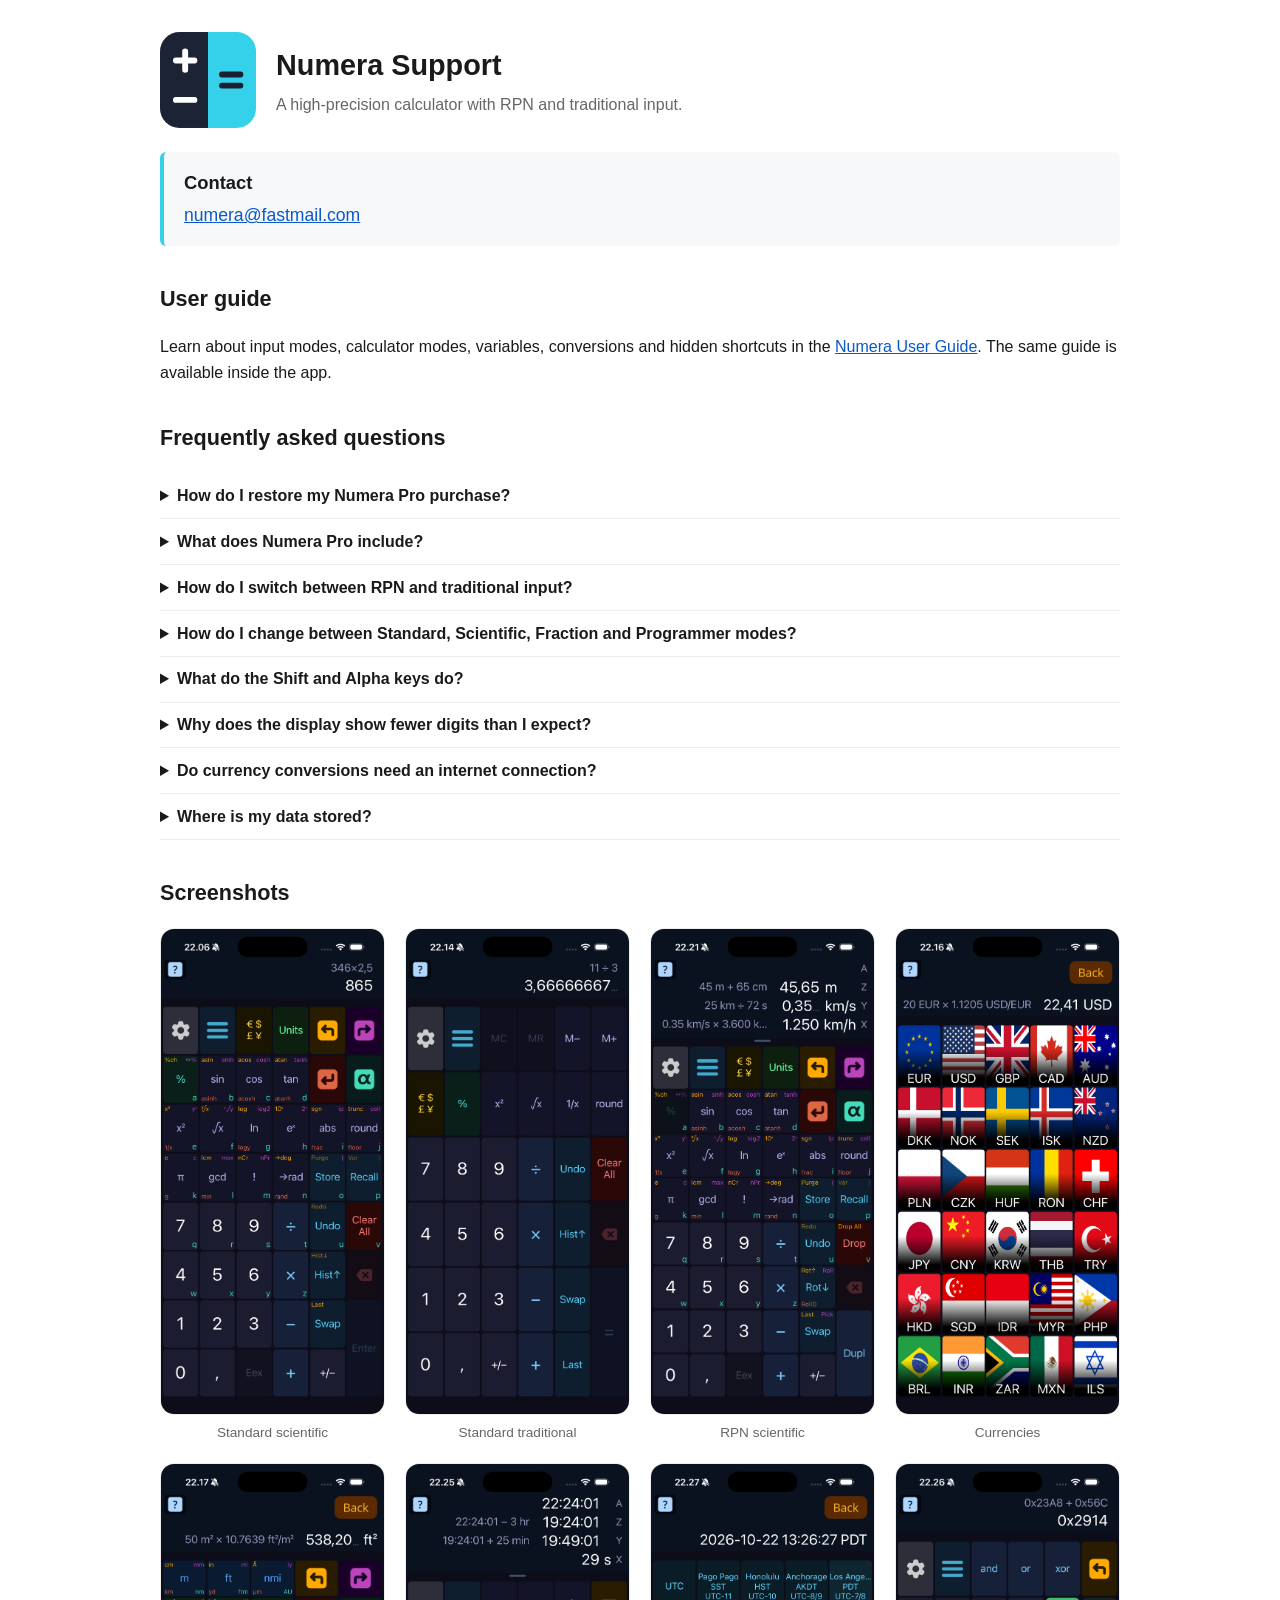
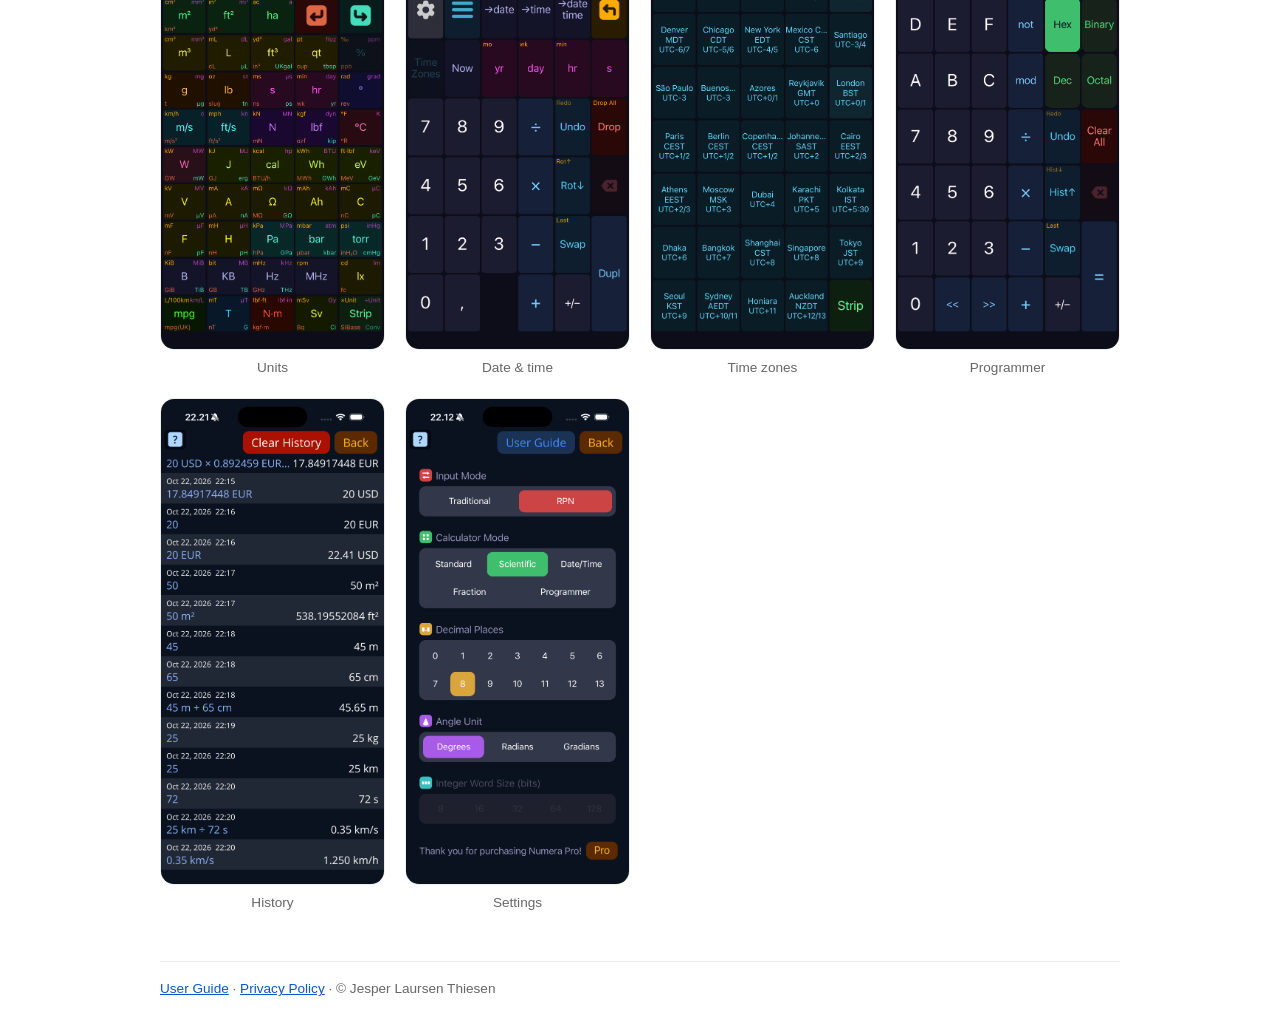
==== index.html @ 4cacfd6e "Add Numera support site with user guide Co-Authored-By: Claude Sonnet 5.5 <noreply@anthropic.com>" ====
<!DOCTYPE html>
<html lang="en">
<head>
<meta charset="utf-8">
<meta name="viewport" content="width=device-width, initial-scale=1">
<title>Numera — Support</title>
<meta name="description" content="Support for Numera, a high-precision RPN and traditional calculator.">
<link rel="icon" href="favicon.svg" type="image/svg+xml">
<link rel="stylesheet" href="style.css">
</head>
<body>
<main>

<header class="hero">
  <img src="logo.svg" alt="Numera app icon" width="96" height="96">
  <div>
    <h1>Numera Support</h1>
    <p>A high-precision calculator with RPN and traditional input.</p>
  </div>
</header>

<section class="contact">
  <h2>Contact</h2>
  <p><a href="mailto:numera@fastmail.com">numera@fastmail.com</a></p>
</section>

<h2>User guide</h2>
<p>Learn about input modes, calculator modes, variables, conversions and hidden shortcuts in the
  <a href="guide/">Numera User Guide</a>. The same guide is available inside the app.</p>

<h2>Frequently asked questions</h2>

<details>
  <summary>How do I restore my Numera Pro purchase?</summary>
  <p>Open <strong>Settings</strong> and tap <strong>Restore Purchase</strong>, signed in with the same Apple
    Account used to buy Numera Pro. You can also tap <strong>Restore Purchase</strong> on the Numera Pro screen.</p>
</details>

<details>
  <summary>What does Numera Pro include?</summary>
  <p>A one-time purchase, with no subscription: variables, Programmer layouts (hex, octal, binary and
    bitwise operations), Fraction and equation mode, full calculation history, and all future Pro features.
    Pro also removes advertising.</p>
</details>

<details>
  <summary>How do I switch between RPN and traditional input?</summary>
  <p>Go to <strong>Settings</strong> &rarr; <strong>Input Mode</strong>. You can switch at any time, and your
    current value carries over. See the <a href="guide/">user guide</a> for how RPN works.</p>
</details>

<details>
  <summary>How do I change between Standard, Scientific, Fraction and Programmer modes?</summary>
  <p>Go to <strong>Settings</strong> &rarr; <strong>Calculator Mode</strong>.</p>
</details>

<details>
  <summary>What do the Shift and Alpha keys do?</summary>
  <p>Each button can carry alternate functions in its corners. Use the <strong>Shift</strong> keys to reach them,
    or the Alpha key to pick variable names. You can also press a button and slide toward the corner holding the
    action you want. Tap the <strong>?</strong> icon in the top-left status bar, then tap any button to see what it does.</p>
</details>

<details>
  <summary>Why does the display show fewer digits than I expect?</summary>
  <p>Numera rounds the display to your decimal-places setting but keeps full precision internally.
    Tap the value on screen to toggle between the rounded and the full-precision display.</p>
</details>

<details>
  <summary>Do currency conversions need an internet connection?</summary>
  <p>Currency conversions use live exchange rates, so they need a connection to update.</p>
</details>

<details>
  <summary>Where is my data stored?</summary>
  <p>Your calculations, history, variables and settings are stored only on your device. See the
    <a href="https://jthiesen.github.io/numera-info/">Privacy Policy</a> for details.</p>
</details>

<h2>Screenshots</h2>
<ul class="shots">
  <li><figure><img src="img/01-standard-scientific.png" width="1206" height="2622" loading="lazy" alt="Standard scientific calculator keypad"><figcaption>Standard scientific</figcaption></figure></li>
  <li><figure><img src="img/02-standard-traditional.png" width="1206" height="2622" loading="lazy" alt="Standard calculator keypad"><figcaption>Standard traditional</figcaption></figure></li>
  <li><figure><img src="img/03-rpn-scientific.png" width="1206" height="2622" loading="lazy" alt="Scientific calculator with a multi-line stack display"><figcaption>RPN scientific</figcaption></figure></li>
  <li><figure><img src="img/04-currencies.png" width="1206" height="2622" loading="lazy" alt="Currency conversion browser"><figcaption>Currencies</figcaption></figure></li>
  <li><figure><img src="img/05-units.png" width="1206" height="2622" loading="lazy" alt="Unit conversion browser"><figcaption>Units</figcaption></figure></li>
  <li><figure><img src="img/06-date-time.png" width="1206" height="2622" loading="lazy" alt="Date and time calculations"><figcaption>Date &amp; time</figcaption></figure></li>
  <li><figure><img src="img/07-timezones.png" width="1206" height="2622" loading="lazy" alt="Time zone conversion"><figcaption>Time zones</figcaption></figure></li>
  <li><figure><img src="img/08-programmer.png" width="1206" height="2622" loading="lazy" alt="Programmer mode with hexadecimal keypad"><figcaption>Programmer</figcaption></figure></li>
  <li><figure><img src="img/09-history.png" width="1206" height="2622" loading="lazy" alt="Calculation history"><figcaption>History</figcaption></figure></li>
  <li><figure><img src="img/10-settings.png" width="1206" height="2622" loading="lazy" alt="Settings screen"><figcaption>Settings</figcaption></figure></li>
</ul>

</main>
<footer>
  <a href="guide/">User Guide</a> &middot;
  <a href="https://jthiesen.github.io/numera-info/">Privacy Policy</a> &middot;
  &copy; Jesper Laursen Thiesen
</footer>
</body>
</html>
---- style.css ----
:root {
  --bg: #ffffff;
  --fg: #1a1a1a;
  --muted: #666;
  --rule: #eee;
  --link: #0a58ca;
  --card: #f6f8fa;
  --accent: #35d1ea;
  --navy: #1b2335;
}
@media (prefers-color-scheme: dark) {
  :root {
    --bg: #11151f;
    --fg: #e8eaf0;
    --muted: #9aa3b5;
    --rule: #262d3d;
    --link: #6cb6ff;
    --card: #1b2335;
  }
}
* { box-sizing: border-box; }
body {
  font-family: -apple-system, BlinkMacSystemFont, "Segoe UI", Roboto, Helvetica, Arial, sans-serif;
  line-height: 1.6; color: var(--fg); background: var(--bg);
  margin: 0; padding: 2rem 1.25rem;
}
main { max-width: 960px; margin: 0 auto; }
main.narrow { max-width: 720px; }
h1 { font-size: 1.8rem; margin-bottom: 0.25rem; }
h2 { font-size: 1.35rem; margin-top: 2.25rem; }
h3 { font-size: 1.1rem; margin-top: 1.5rem; }
a { color: var(--link); }
code, pre { font-family: ui-monospace, SFMono-Regular, Menlo, Consolas, monospace; }
code { background: var(--card); padding: 0.1em 0.35em; border-radius: 4px; font-size: 0.92em; }
hr { border: 0; border-top: 1px solid var(--rule); margin: 2rem 0; }
.crumb { margin: 0 0 1rem; }

header.hero { display: flex; align-items: center; gap: 1.25rem; margin-bottom: 1rem; }
header.hero img { width: 96px; height: 96px; flex: none; }
header.hero h1 { margin: 0; }
header.hero p { margin: 0.25rem 0 0; color: var(--muted); }

.contact {
  background: var(--card); border-left: 4px solid var(--accent);
  border-radius: 6px; padding: 1rem 1.25rem; margin: 1.5rem 0;
}
.contact h2 { margin: 0 0 0.25rem; font-size: 1.15rem; }
.contact p { margin: 0; font-size: 1.1rem; }

details { border-bottom: 1px solid var(--rule); padding: 0.6rem 0; }
summary { cursor: pointer; font-weight: 600; }
details > :not(summary) { margin: 0.5rem 0 0; }
details pre {
  white-space: pre-wrap; overflow-wrap: anywhere; font-size: 0.8rem;
  background: var(--card); padding: 0.75rem; border-radius: 6px;
}

.shots {
  list-style: none; padding: 0; margin: 1rem 0;
  display: grid; grid-template-columns: repeat(auto-fill, minmax(190px, 1fr)); gap: 1.25rem;
}
.shots figure { margin: 0; }
.shots img {
  display: block; width: 100%; height: auto;
  border-radius: 14px; border: 1px solid var(--rule);
}
.shots figcaption { text-align: center; font-size: 0.85rem; color: var(--muted); margin-top: 0.4rem; }

footer {
  max-width: 960px; margin: 3rem auto 0; color: var(--muted); font-size: 0.85rem;
  border-top: 1px solid var(--rule); padding-top: 1rem;
}
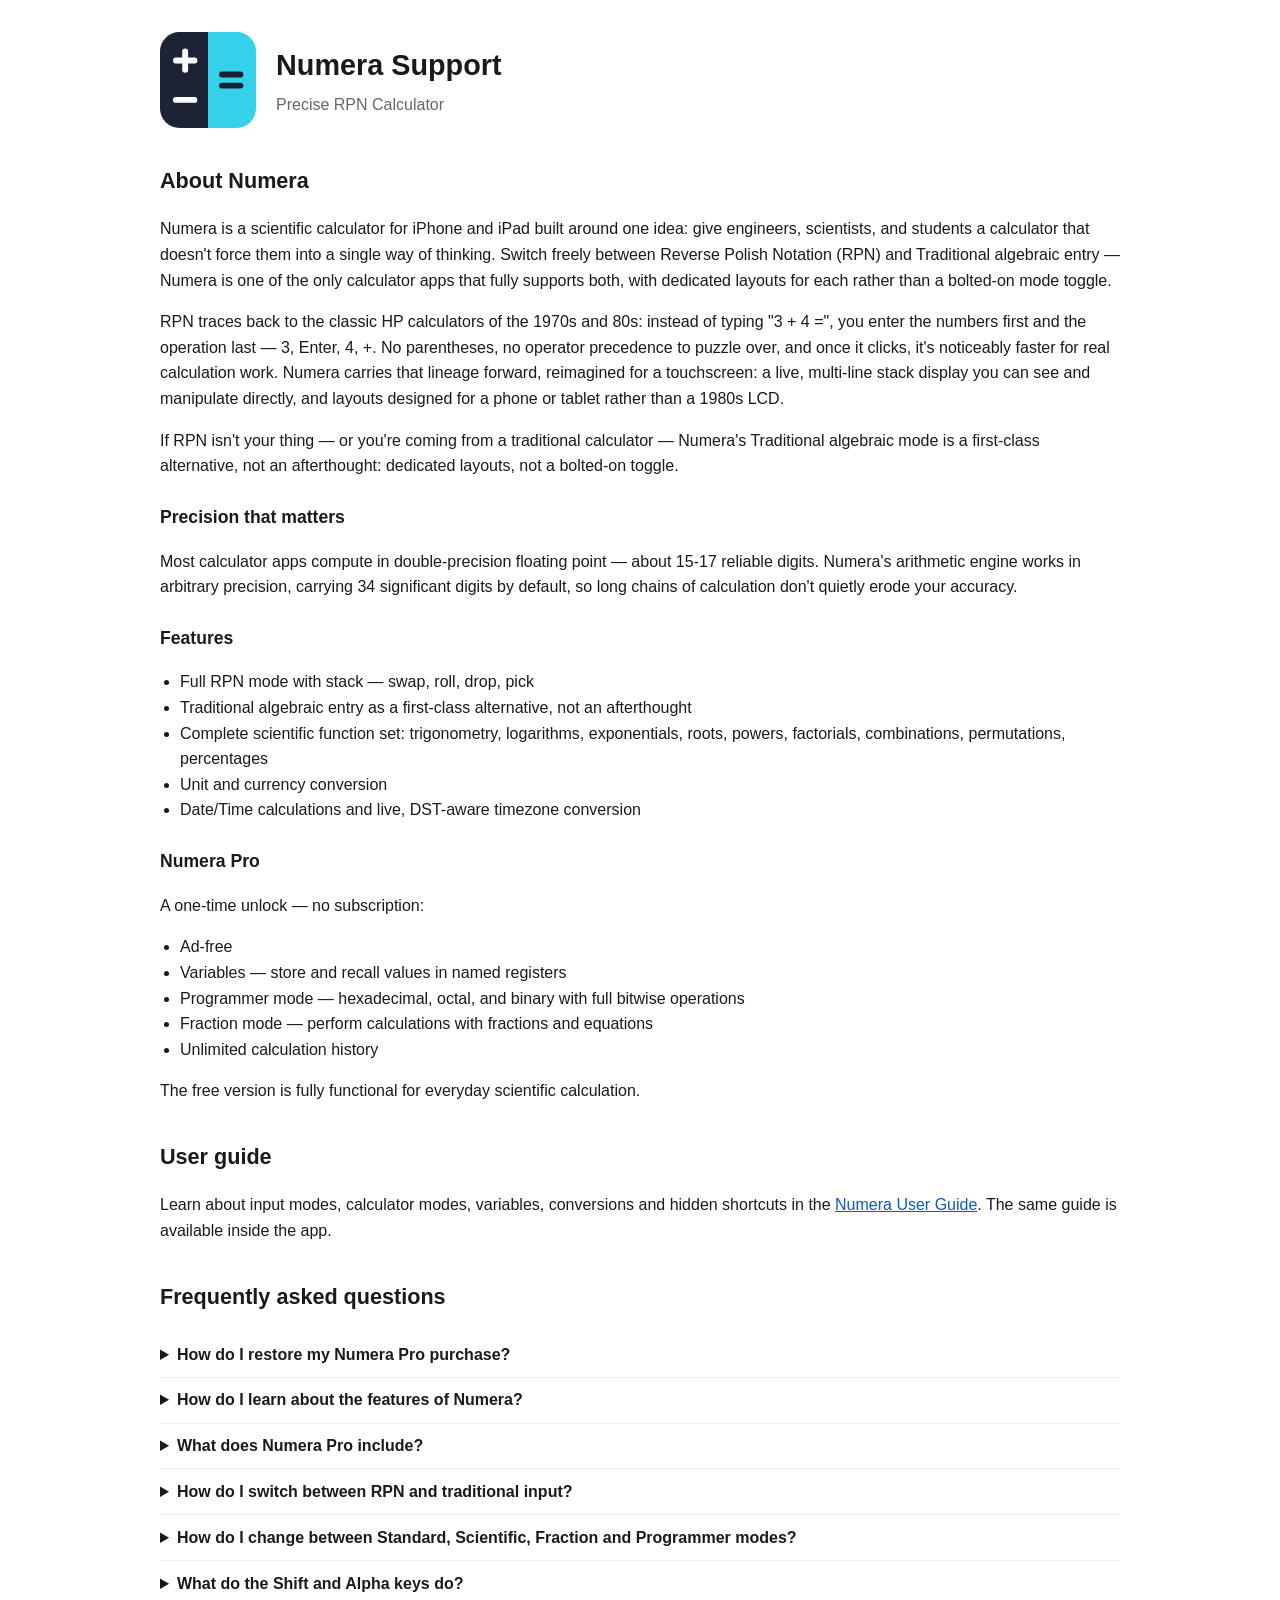
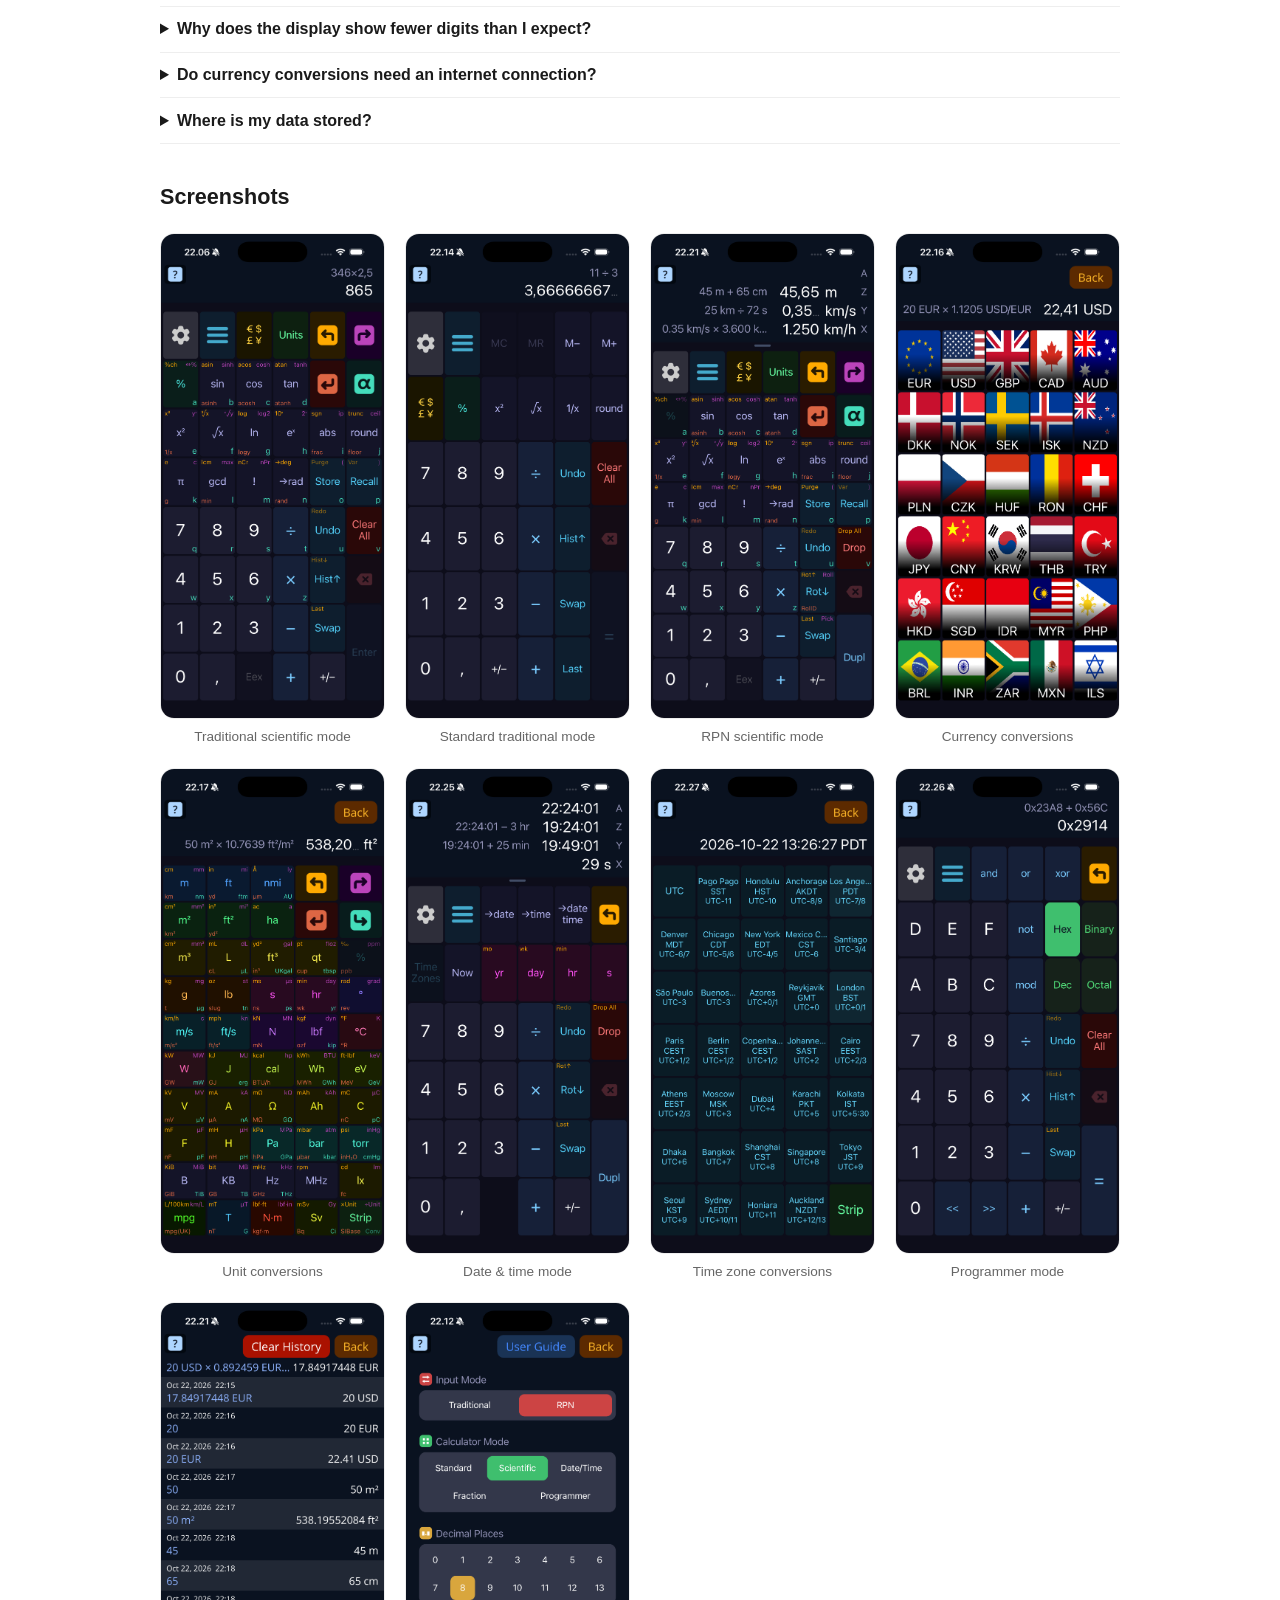
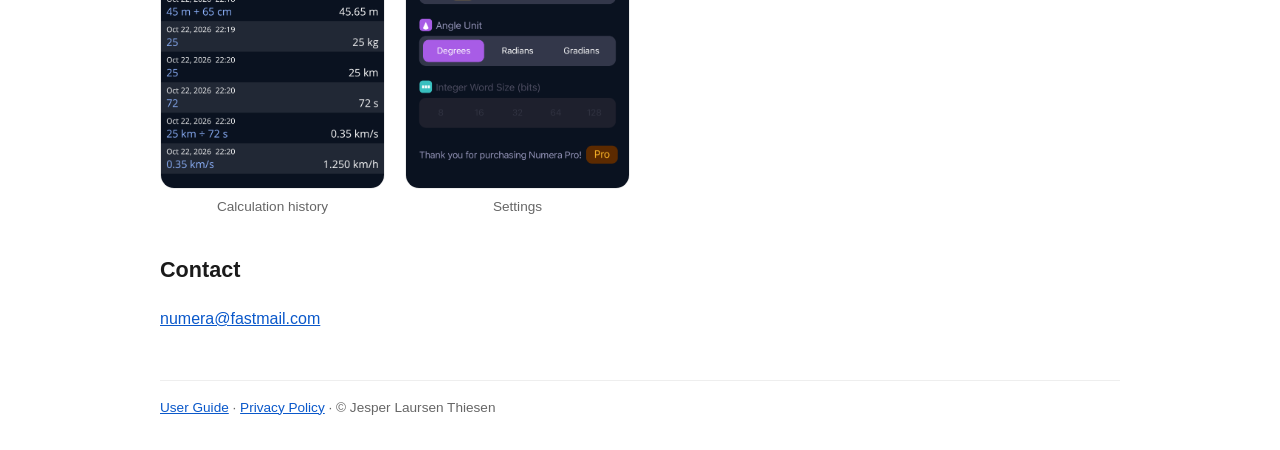
==== commit 96109725: "Add app description, screenshot lightbox, Pro help FAQ; move contact to bottom Co-Authored-By: Claud" ====
--- a/index.html
+++ b/index.html
@@ -4,7 +4,7 @@
 <meta charset="utf-8">
 <meta name="viewport" content="width=device-width, initial-scale=1">
 <title>Numera — Support</title>
-<meta name="description" content="Support for Numera, a high-precision RPN and traditional calculator.">
+<meta name="description" content="Numera is a scientific calculator for iPhone and iPad that fully supports both RPN and Traditional algebraic entry.">
 <link rel="icon" href="favicon.svg" type="image/svg+xml">
 <link rel="stylesheet" href="style.css">
 </head>
@@ -15,84 +15,186 @@
   <img src="logo.svg" alt="Numera app icon" width="96" height="96">
   <div>
     <h1>Numera Support</h1>
-    <p>A high-precision calculator with RPN and traditional input.</p>
+    <p>Precise RPN Calculator</p>
   </div>
 </header>
+
+<section class="about">
+  <h2>About Numera</h2>
+  <p>Numera is a scientific calculator for iPhone and iPad built around one idea: give engineers,
+    scientists, and students a calculator that doesn't force them into a single way of thinking.
+    Switch freely between Reverse Polish Notation (RPN) and Traditional algebraic entry — Numera is
+    one of the only calculator apps that fully supports both, with dedicated layouts for each rather
+    than a bolted-on mode toggle.</p>
+  <p>RPN traces back to the classic HP calculators of the 1970s and 80s: instead of typing
+    "3 + 4 =", you enter the numbers first and the operation last — 3, Enter, 4, +. No parentheses,
+    no operator precedence to puzzle over, and once it clicks, it's noticeably faster for real
+    calculation work. Numera carries that lineage forward, reimagined for a touchscreen: a live,
+    multi-line stack display you can see and manipulate directly, and
+    layouts designed for a phone or tablet rather than a 1980s LCD.</p>
+  <p>If RPN isn't your thing — or you're coming from a traditional calculator — Numera's Traditional
+    algebraic mode is a first-class alternative, not an afterthought: dedicated layouts, not a
+    bolted-on toggle.</p>
+
+  <h3>Precision that matters</h3>
+  <p>Most calculator apps compute in double-precision floating point — about 15-17 reliable digits.
+    Numera's arithmetic engine works in arbitrary precision, carrying 34 significant digits by
+    default, so long chains of calculation don't quietly erode your accuracy.</p>
+
+  <h3>Features</h3>
+  <ul>
+    <li>Full RPN mode with stack — swap, roll, drop, pick</li>
+    <li>Traditional algebraic entry as a first-class alternative, not an afterthought</li>
+    <li>Complete scientific function set: trigonometry, logarithms, exponentials, roots, powers,
+      factorials, combinations, permutations, percentages</li>
+    <li>Unit and currency conversion</li>
+    <li>Date/Time calculations and live, DST-aware timezone conversion</li>
+  </ul>
+
+  <h3>Numera Pro</h3>
+  <p>A one-time unlock — no subscription:</p>
+  <ul>
+    <li>Ad-free</li>
+    <li>Variables — store and recall values in named registers</li>
+    <li>Programmer mode — hexadecimal, octal, and binary with full bitwise operations</li>
+    <li>Fraction mode — perform calculations with fractions and equations</li>
+    <li>Unlimited calculation history</li>
+  </ul>
+  <p>The free version is fully functional for everyday scientific calculation.</p>
+</section>
+
+<h2>User guide</h2>
+<p>Learn about input modes, calculator modes, variables, conversions and hidden shortcuts in the
+  <a href="guide/">Numera User Guide</a>. The same guide is available inside the app.</p>
+
+<h2>Frequently asked questions</h2>
+
+<details>
+  <summary>How do I restore my Numera Pro purchase?</summary>
+  <p>Open <strong>Settings</strong> and tap <strong>Restore Purchase</strong>, signed in with the same Apple
+    Account used to buy Numera Pro. You can also tap <strong>Restore Purchase</strong> on the Numera Pro screen.</p>
+</details>
+
+<details>
+  <summary>How do I learn about the features of Numera?</summary>
+  <p><strong>Help Hint button:</strong> tap the <strong>?</strong> button in the upper-left corner of the
+    calculator to enter Help Hint mode. The calculator freezes, and tapping any button shows a popup describing
+    what it does. Tap the <strong>?</strong> again, or the popup, to leave Help Hint mode.</p>
+  <p><strong>User guide:</strong> in the app, open <strong>Settings</strong>
+    and tap the <strong>User Guide</strong> button at the top. You can also access it here at <a href="guide/">Numera User Guide</a>.</p>
+</details>
+
+<details>
+  <summary>What does Numera Pro include?</summary>
+  <p>A one-time purchase, with no subscription: variables, Programmer layouts (hex, octal, binary and
+    bitwise operations), Fraction and equation mode, full calculation history, and all future Pro features.
+    Pro also removes advertising.</p>
+</details>
+
+<details>
+  <summary>How do I switch between RPN and traditional input?</summary>
+  <p>Go to <strong>Settings</strong> &rarr; <strong>Input Mode</strong>. You can switch at any time, and your
+    current value carries over. See the <a href="guide/">user guide</a> for how RPN works.</p>
+</details>
+
+<details>
+  <summary>How do I change between Standard, Scientific, Fraction and Programmer modes?</summary>
+  <p>Go to <strong>Settings</strong> &rarr; <strong>Calculator Mode</strong>.</p>
+</details>
+
+<details>
+  <summary>What do the Shift and Alpha keys do?</summary>
+  <p>Each button can carry alternate functions in its corners. Use the <strong>Shift</strong> keys to reach them,
+    or the Alpha key to pick variable names. You can also press a button and slide toward the corner holding the
+    action you want. Tap the <strong>?</strong> icon in the top-left status bar, then tap any button to see what it does.</p>
+</details>
+
+<details>
+  <summary>Why does the display show fewer digits than I expect?</summary>
+  <p>Numera rounds the display to your decimal-places setting but keeps full precision internally.
+    Tap the value on screen to toggle between the rounded and the full-precision display.
+    Change the number of decimal places displayed in <strong>Settings</strong>.</p>
+</details>
+
+<details>
+  <summary>Do currency conversions need an internet connection?</summary>
+  <p>Currency conversions use live exchange rates, so they need a connection to update.</p>
+</details>
+
+<details>
+  <summary>Where is my data stored?</summary>
+  <p>Your calculations, history, variables and settings are stored only on your device. See the
+    <a href="https://jthiesen.github.io/numera-info/">Privacy Policy</a> for details.</p>
+</details>
+
+<h2>Screenshots</h2>
+<ul class="shots">
+  <li><figure><button class="zoom" type="button"><img src="img/01-traditional-scientific.png" width="1206" height="2622" loading="lazy" alt="Traditional scientific calculator keypad"></button><figcaption>Traditional scientific mode</figcaption></figure></li>
+  <li><figure><button class="zoom" type="button"><img src="img/02-standard-traditional.png" width="1206" height="2622" loading="lazy" alt="Standard calculator keypad"></button><figcaption>Standard traditional mode</figcaption></figure></li>
+  <li><figure><button class="zoom" type="button"><img src="img/03-rpn-scientific.png" width="1206" height="2622" loading="lazy" alt="Scientific calculator with a multi-line stack display"></button><figcaption>RPN scientific mode</figcaption></figure></li>
+  <li><figure><button class="zoom" type="button"><img src="img/04-currencies.png" width="1206" height="2622" loading="lazy" alt="Currency conversion browser"></button><figcaption>Currency conversions</figcaption></figure></li>
+  <li><figure><button class="zoom" type="button"><img src="img/05-units.png" width="1206" height="2622" loading="lazy" alt="Unit conversion browser"></button><figcaption>Unit conversions</figcaption></figure></li>
+  <li><figure><button class="zoom" type="button"><img src="img/06-date-time.png" width="1206" height="2622" loading="lazy" alt="Date and time calculations"></button><figcaption>Date &amp; time mode</figcaption></figure></li>
+  <li><figure><button class="zoom" type="button"><img src="img/07-timezones.png" width="1206" height="2622" loading="lazy" alt="Time zone conversion"></button><figcaption>Time zone conversions</figcaption></figure></li>
+  <li><figure><button class="zoom" type="button"><img src="img/08-programmer.png" width="1206" height="2622" loading="lazy" alt="Programmer mode with hexadecimal keypad"></button><figcaption>Programmer mode</figcaption></figure></li>
+  <li><figure><button class="zoom" type="button"><img src="img/09-history.png" width="1206" height="2622" loading="lazy" alt="Calculation history"></button><figcaption>Calculation history</figcaption></figure></li>
+  <li><figure><button class="zoom" type="button"><img src="img/10-settings.png" width="1206" height="2622" loading="lazy" alt="Settings screen"></button><figcaption>Settings</figcaption></figure></li>
+</ul>
 
 <section class="contact">
   <h2>Contact</h2>
   <p><a href="mailto:numera@fastmail.com">numera@fastmail.com</a></p>
 </section>
 
-<h2>User guide</h2>
-<p>Learn about input modes, calculator modes, variables, conversions and hidden shortcuts in the
-  <a href="guide/">Numera User Guide</a>. The same guide is available inside the app.</p>
-
-<h2>Frequently asked questions</h2>
-
-<details>
-  <summary>How do I restore my Numera Pro purchase?</summary>
-  <p>Open <strong>Settings</strong> and tap <strong>Restore Purchase</strong>, signed in with the same Apple
-    Account used to buy Numera Pro. You can also tap <strong>Restore Purchase</strong> on the Numera Pro screen.</p>
-</details>
-
-<details>
-  <summary>What does Numera Pro include?</summary>
-  <p>A one-time purchase, with no subscription: variables, Programmer layouts (hex, octal, binary and
-    bitwise operations), Fraction and equation mode, full calculation history, and all future Pro features.
-    Pro also removes advertising.</p>
-</details>
-
-<details>
-  <summary>How do I switch between RPN and traditional input?</summary>
-  <p>Go to <strong>Settings</strong> &rarr; <strong>Input Mode</strong>. You can switch at any time, and your
-    current value carries over. See the <a href="guide/">user guide</a> for how RPN works.</p>
-</details>
-
-<details>
-  <summary>How do I change between Standard, Scientific, Fraction and Programmer modes?</summary>
-  <p>Go to <strong>Settings</strong> &rarr; <strong>Calculator Mode</strong>.</p>
-</details>
-
-<details>
-  <summary>What do the Shift and Alpha keys do?</summary>
-  <p>Each button can carry alternate functions in its corners. Use the <strong>Shift</strong> keys to reach them,
-    or the Alpha key to pick variable names. You can also press a button and slide toward the corner holding the
-    action you want. Tap the <strong>?</strong> icon in the top-left status bar, then tap any button to see what it does.</p>
-</details>
-
-<details>
-  <summary>Why does the display show fewer digits than I expect?</summary>
-  <p>Numera rounds the display to your decimal-places setting but keeps full precision internally.
-    Tap the value on screen to toggle between the rounded and the full-precision display.</p>
-</details>
-
-<details>
-  <summary>Do currency conversions need an internet connection?</summary>
-  <p>Currency conversions use live exchange rates, so they need a connection to update.</p>
-</details>
-
-<details>
-  <summary>Where is my data stored?</summary>
-  <p>Your calculations, history, variables and settings are stored only on your device. See the
-    <a href="https://jthiesen.github.io/numera-info/">Privacy Policy</a> for details.</p>
-</details>
-
-<h2>Screenshots</h2>
-<ul class="shots">
-  <li><figure><img src="img/01-standard-scientific.png" width="1206" height="2622" loading="lazy" alt="Standard scientific calculator keypad"><figcaption>Standard scientific</figcaption></figure></li>
-  <li><figure><img src="img/02-standard-traditional.png" width="1206" height="2622" loading="lazy" alt="Standard calculator keypad"><figcaption>Standard traditional</figcaption></figure></li>
-  <li><figure><img src="img/03-rpn-scientific.png" width="1206" height="2622" loading="lazy" alt="Scientific calculator with a multi-line stack display"><figcaption>RPN scientific</figcaption></figure></li>
-  <li><figure><img src="img/04-currencies.png" width="1206" height="2622" loading="lazy" alt="Currency conversion browser"><figcaption>Currencies</figcaption></figure></li>
-  <li><figure><img src="img/05-units.png" width="1206" height="2622" loading="lazy" alt="Unit conversion browser"><figcaption>Units</figcaption></figure></li>
-  <li><figure><img src="img/06-date-time.png" width="1206" height="2622" loading="lazy" alt="Date and time calculations"><figcaption>Date &amp; time</figcaption></figure></li>
-  <li><figure><img src="img/07-timezones.png" width="1206" height="2622" loading="lazy" alt="Time zone conversion"><figcaption>Time zones</figcaption></figure></li>
-  <li><figure><img src="img/08-programmer.png" width="1206" height="2622" loading="lazy" alt="Programmer mode with hexadecimal keypad"><figcaption>Programmer</figcaption></figure></li>
-  <li><figure><img src="img/09-history.png" width="1206" height="2622" loading="lazy" alt="Calculation history"><figcaption>History</figcaption></figure></li>
-  <li><figure><img src="img/10-settings.png" width="1206" height="2622" loading="lazy" alt="Settings screen"><figcaption>Settings</figcaption></figure></li>
-</ul>
-
 </main>
+
+<dialog class="lightbox" aria-label="Screenshot viewer">
+  <img alt="">
+  <p class="lb-caption"></p>
+  <button type="button" class="lb-btn lb-close" aria-label="Close">&times;</button>
+  <button type="button" class="lb-btn lb-prev" aria-label="Previous screenshot">&lsaquo;</button>
+  <button type="button" class="lb-btn lb-next" aria-label="Next screenshot">&rsaquo;</button>
+</dialog>
+
+<script>
+(function () {
+  var dialog = document.querySelector(".lightbox");
+  if (!dialog || !dialog.showModal) { return; }
+  var thumbs = Array.prototype.slice.call(document.querySelectorAll(".shots .zoom"));
+  var img = dialog.querySelector("img");
+  var caption = dialog.querySelector(".lb-caption");
+  var current = 0;
+
+  function show(i) {
+    current = (i + thumbs.length) % thumbs.length;
+    var src = thumbs[current].querySelector("img");
+    img.src = src.getAttribute("src");
+    img.alt = src.alt;
+    caption.textContent = thumbs[current].parentNode.querySelector("figcaption").textContent;
+  }
+
+  thumbs.forEach(function (t, i) {
+    t.addEventListener("click", function () {
+      show(i);
+      dialog.showModal();
+      document.documentElement.classList.add("lb-open");
+    });
+  });
+
+  dialog.querySelector(".lb-prev").addEventListener("click", function (e) { e.stopPropagation(); show(current - 1); });
+  dialog.querySelector(".lb-next").addEventListener("click", function (e) { e.stopPropagation(); show(current + 1); });
+  dialog.addEventListener("click", function () { dialog.close(); });
+  dialog.addEventListener("close", function () {
+    document.documentElement.classList.remove("lb-open");
+    thumbs[current].focus();
+  });
+  dialog.addEventListener("keydown", function (e) {
+    if (e.key === "ArrowLeft") { show(current - 1); }
+    else if (e.key === "ArrowRight") { show(current + 1); }
+  });
+})();
+</script>
+
 <footer>
   <a href="guide/">User Guide</a> &middot;
   <a href="https://jthiesen.github.io/numera-info/">Privacy Policy</a> &middot;
--- a/style.css
+++ b/style.css
@@ -40,13 +40,6 @@
 header.hero h1 { margin: 0; }
 header.hero p { margin: 0.25rem 0 0; color: var(--muted); }
 
-.contact {
-  background: var(--card); border-left: 4px solid var(--accent);
-  border-radius: 6px; padding: 1rem 1.25rem; margin: 1.5rem 0;
-}
-.contact h2 { margin: 0 0 0.25rem; font-size: 1.15rem; }
-.contact p { margin: 0; font-size: 1.1rem; }
-
 details { border-bottom: 1px solid var(--rule); padding: 0.6rem 0; }
 summary { cursor: pointer; font-weight: 600; }
 details > :not(summary) { margin: 0.5rem 0 0; }
@@ -70,3 +63,38 @@
   max-width: 960px; margin: 3rem auto 0; color: var(--muted); font-size: 0.85rem;
   border-top: 1px solid var(--rule); padding-top: 1rem;
 }
+
+.about h3 { margin-top: 1.5rem; }
+.about ul { padding-left: 1.25rem; }
+
+.shots .zoom {
+  display: block; width: 100%; padding: 0; border: 0; background: none;
+  cursor: zoom-in; border-radius: 14px;
+}
+.shots .zoom:focus-visible { outline: 3px solid var(--accent); outline-offset: 3px; }
+
+html.lb-open { overflow: hidden; }
+.lightbox {
+  position: fixed; inset: 0; width: 100vw; height: 100vh; max-width: none; max-height: none;
+  margin: 0; padding: 0; border: 0; background: rgba(8, 11, 18, 0.94); color: #fff;
+  cursor: zoom-out;
+}
+.lightbox[open] { display: flex; flex-direction: column; align-items: center; justify-content: center; }
+.lightbox::backdrop { background: rgba(8, 11, 18, 0.94); }
+.lightbox img {
+  max-width: 100vw; max-height: calc(100vh - 3rem); width: auto; height: auto; object-fit: contain;
+}
+.lb-caption { margin: 0; height: 3rem; line-height: 3rem; font-size: 0.95rem; color: #cfd6e4; }
+.lb-btn {
+  position: absolute; border: 0; border-radius: 50%; width: 2.75rem; height: 2.75rem;
+  background: rgba(255, 255, 255, 0.14); color: #fff; font-size: 1.75rem; line-height: 1;
+  cursor: pointer;
+}
+.lb-btn:hover, .lb-btn:focus-visible { background: rgba(255, 255, 255, 0.28); }
+.lb-close { top: 0.75rem; right: 0.75rem; }
+.lb-prev { left: 0.75rem; top: 50%; transform: translateY(-50%); }
+.lb-next { right: 0.75rem; top: 50%; transform: translateY(-50%); }
+@media (prefers-reduced-motion: no-preference) {
+  .lightbox[open] { animation: lb-fade 0.15s ease-out; }
+  @keyframes lb-fade { from { opacity: 0; } to { opacity: 1; } }
+}
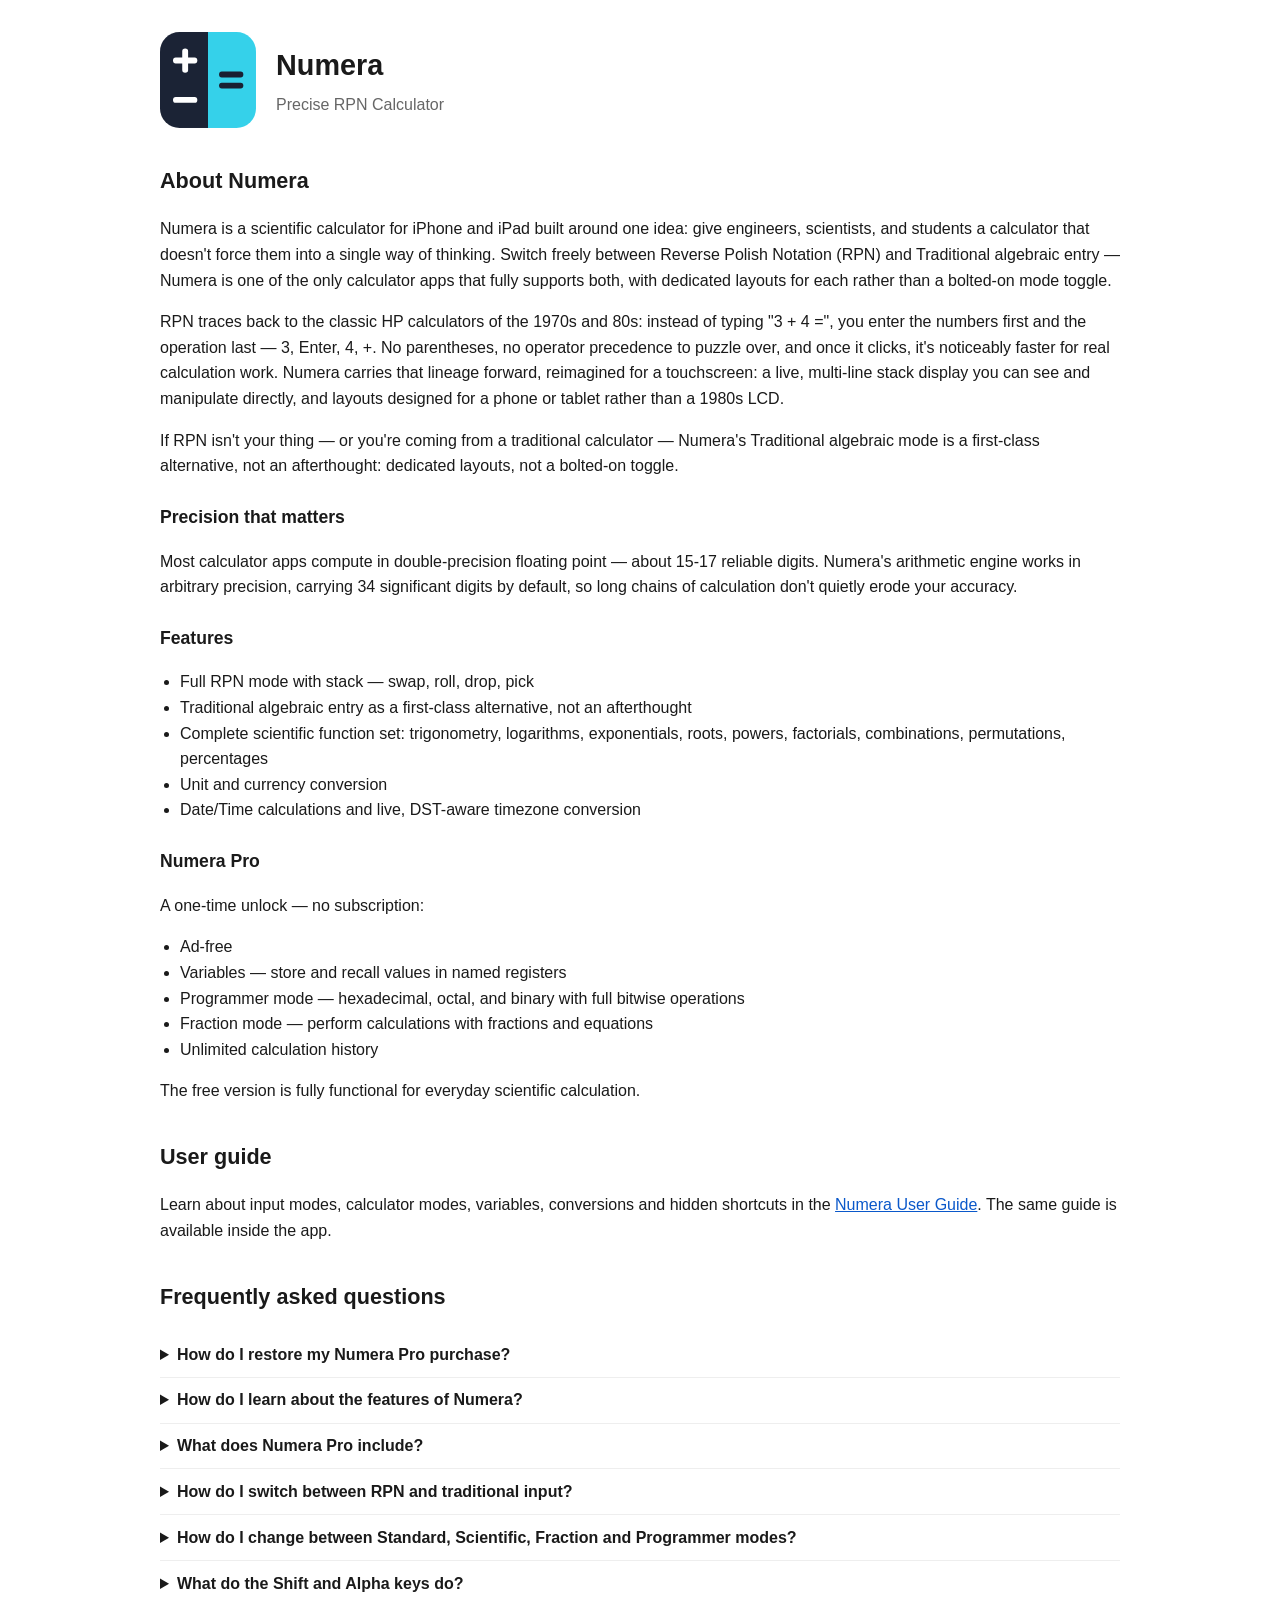
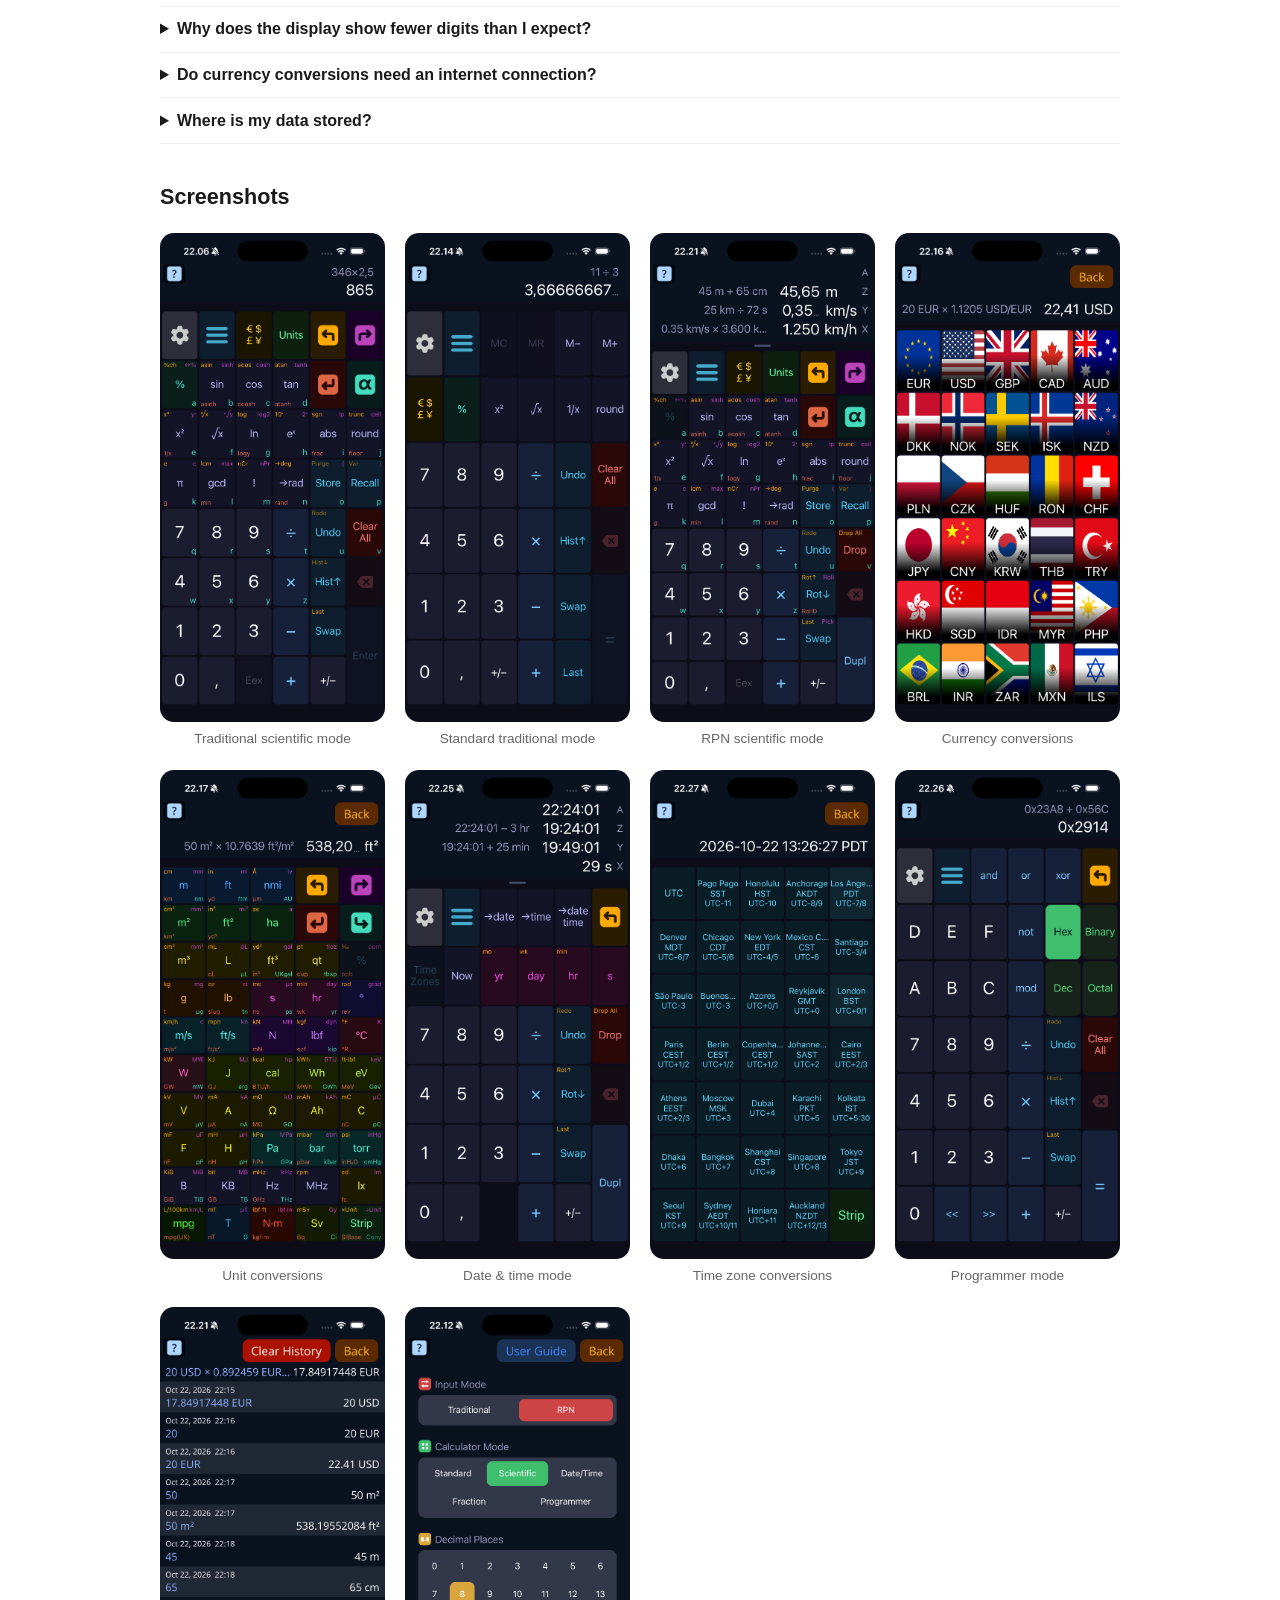
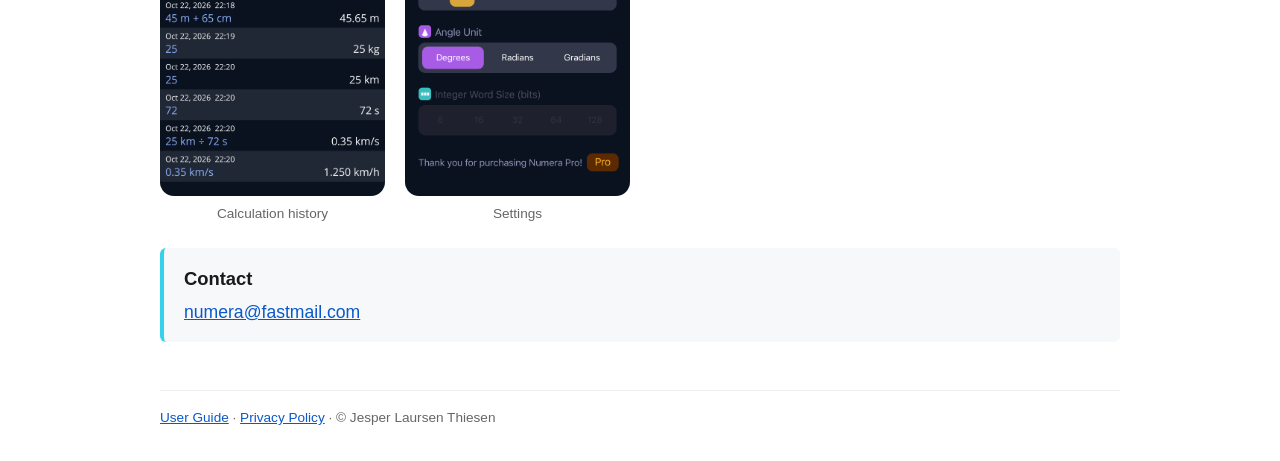
==== commit 11306f6e: "Update title" ====
--- a/index.html
+++ b/index.html
@@ -3,7 +3,7 @@
 <head>
 <meta charset="utf-8">
 <meta name="viewport" content="width=device-width, initial-scale=1">
-<title>Numera — Support</title>
+<title>Numera</title>
 <meta name="description" content="Numera is a scientific calculator for iPhone and iPad that fully supports both RPN and Traditional algebraic entry.">
 <link rel="icon" href="favicon.svg" type="image/svg+xml">
 <link rel="stylesheet" href="style.css">
@@ -14,7 +14,7 @@
 <header class="hero">
   <img src="logo.svg" alt="Numera app icon" width="96" height="96">
   <div>
-    <h1>Numera Support</h1>
+    <h1>Numera</h1>
     <p>Precise RPN Calculator</p>
   </div>
 </header>
--- a/style.css
+++ b/style.css
@@ -40,6 +40,13 @@
 header.hero h1 { margin: 0; }
 header.hero p { margin: 0.25rem 0 0; color: var(--muted); }
 
+.contact {
+  background: var(--card); border-left: 4px solid var(--accent);
+  border-radius: 6px; padding: 1rem 1.25rem; margin: 1.5rem 0;
+}
+.contact h2 { margin: 0 0 0.25rem; font-size: 1.15rem; }
+.contact p { margin: 0; font-size: 1.1rem; }
+
 details { border-bottom: 1px solid var(--rule); padding: 0.6rem 0; }
 summary { cursor: pointer; font-weight: 600; }
 details > :not(summary) { margin: 0.5rem 0 0; }
@@ -55,7 +62,7 @@
 .shots figure { margin: 0; }
 .shots img {
   display: block; width: 100%; height: auto;
-  border-radius: 14px; border: 1px solid var(--rule);
+  border-radius: 14px;
 }
 .shots figcaption { text-align: center; font-size: 0.85rem; color: var(--muted); margin-top: 0.4rem; }
 
